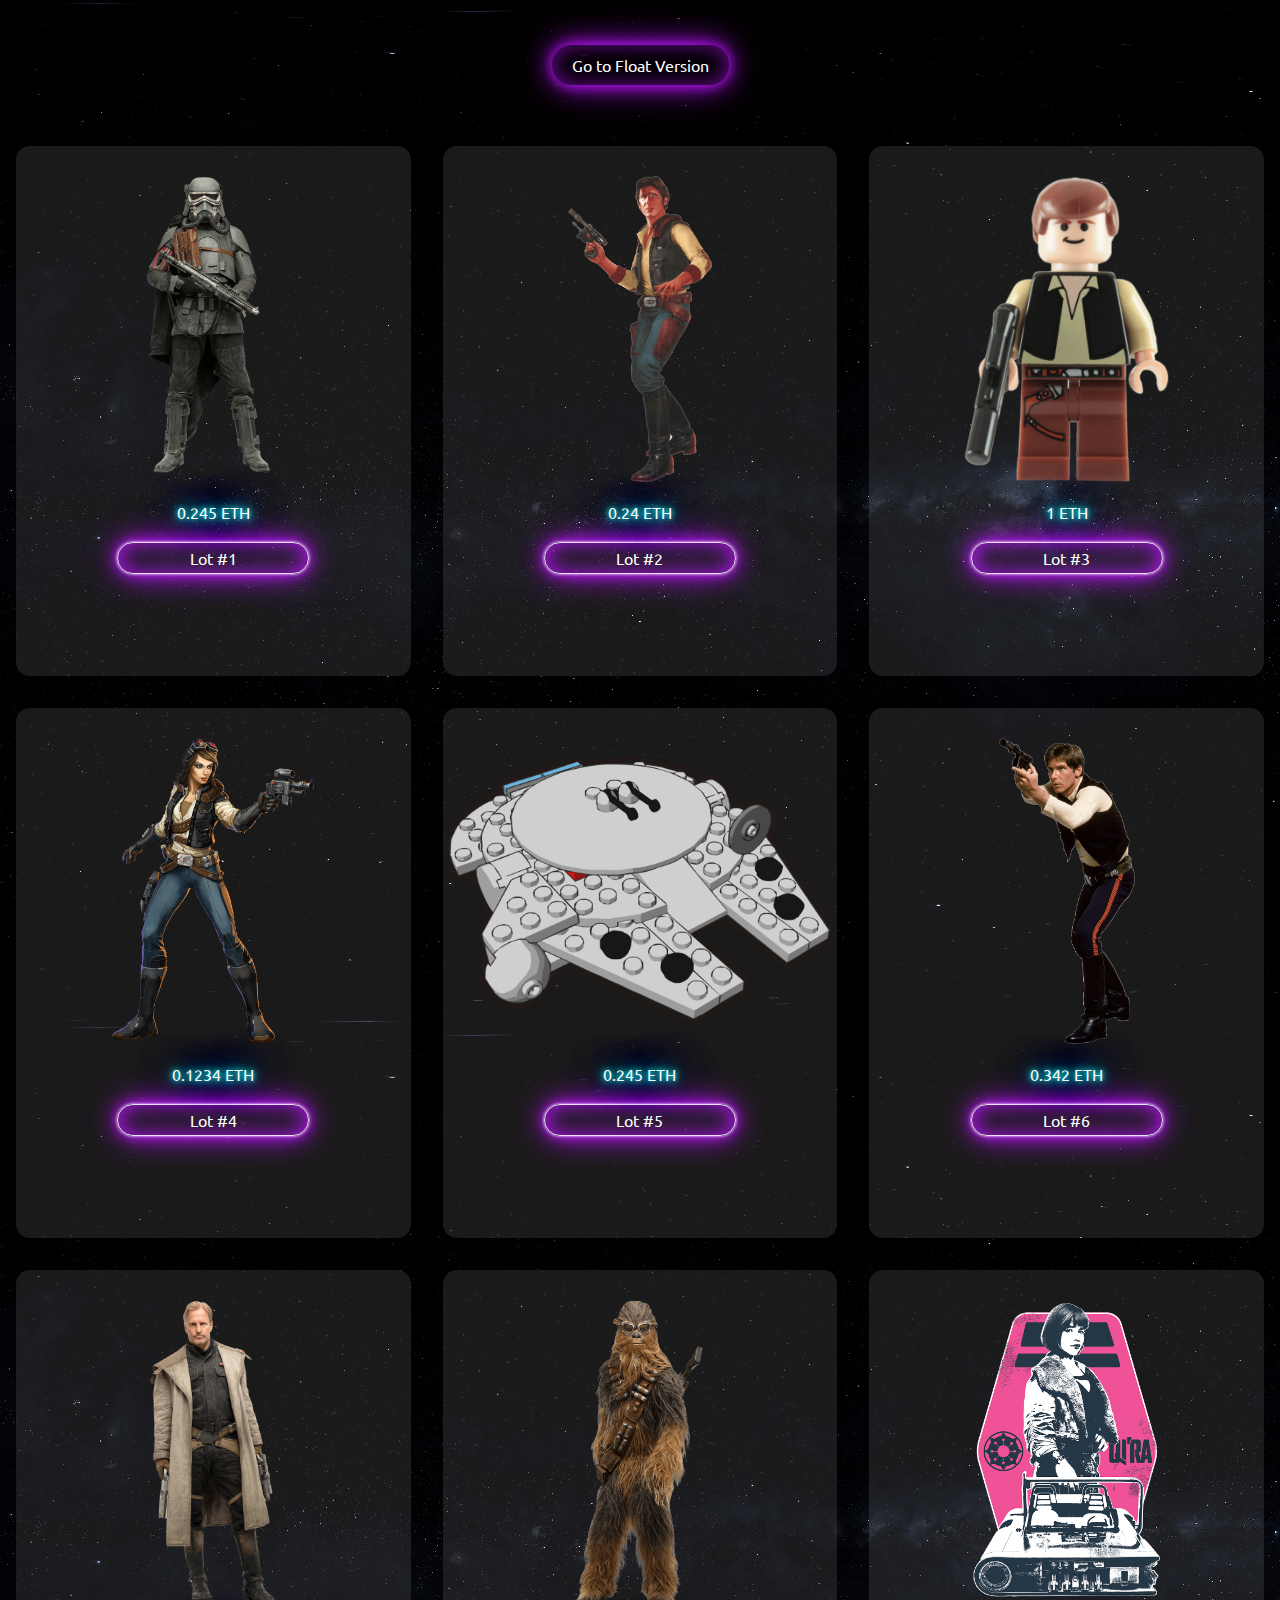
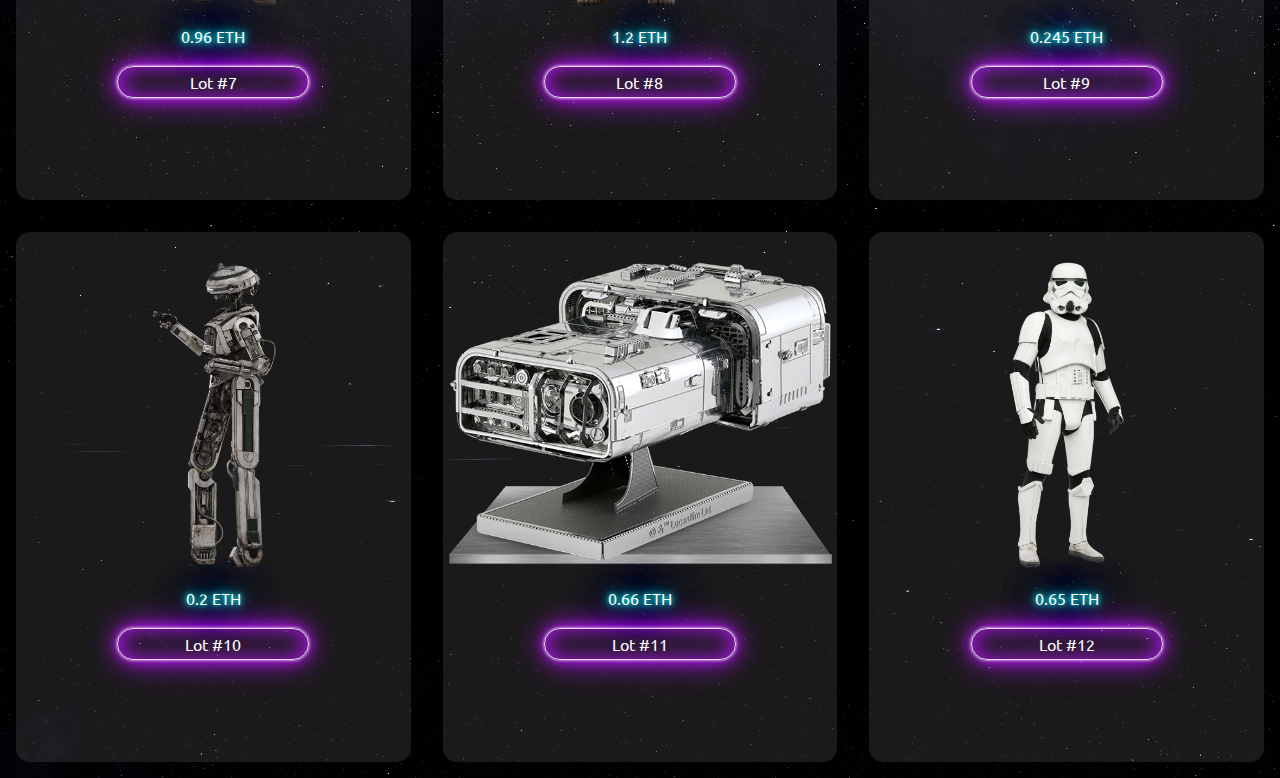
==== index.html @ 6e8cea7c "start" ====
<!DOCTYPE html>
<html lang="en">

<head>
    <meta charset="UTF-8">
    <meta http-equiv="X-UA-Compatible" content="IE=edge">
    <meta name="viewport" content="width=device-width, initial-scale=1.0">
    <title>Inline Blolck</title>
    <link rel="stylesheet" href="styles/styles.css">
    <link rel="preconnect" href="https://fonts.googleapis.com">
    <link rel="preconnect" href="https://fonts.gstatic.com" crossorigin>
    <link href="https://fonts.googleapis.com/css2?family=Roboto:wght@400;500;700&family=Ubuntu:wght@400;500;700&display=swap" rel="stylesheet">
</head>

<body>
    <div class="link-pos">
        <a href="pages/float.html" class="link-style">Go to Float Version</a>
    </div>

    <div class="container">
        <div class="card">
            <img src="images/1.png" alt="Try Later">
            <p class="price">0.245 ETH</p>
            <p class="description">Lot #1</p>
        </div>
        <div class="card">
            <img src="images/2.png" alt="Try Later">
            <p class="price">0.24 ETH</p>
            <p class="description">Lot #2</p>
        </div>
        <div class="card">
            <img src="images/3.png" alt="Try Later">
            <p class="price">1 ETH</p>
            <p class="description">Lot #3</p>
        </div>
        <div class="card">
            <img src="images/4.png" alt="Try Later">
            <p class="price">0.1234 ETH</p>
            <p class="description">Lot #4</p>
        </div>
        <div class="card">
            <img src="images/5.png" alt="Try Later">
            <p class="price">0.245 ETH</p>
            <p class="description">Lot #5</p>
        </div>
        <div class="card">
            <img src="images/6.png" alt="Try Later">
            <p class="price">0.342 ETH</p>
            <p class="description">Lot #6</p>
        </div>
        <div class="card">
            <img src="images/7.png" alt="Try Later">
            <p class="price">0.96 ETH</p>
            <p class="description">Lot #7</p>
        </div>
        <div class="card">
            <img src="images/8.png" alt="Try Later">
            <p class="price">1.2 ETH</p>
            <p class="description">Lot #8</p>
        </div>
        <div class="card">
            <img src="images/9.png" alt="Try Later">
            <p class="price">0.245 ETH</p>
            <p class="description">Lot #9</p>
        </div>
        <div class="card">
            <img src="images/10.png" alt="Try Later">
            <p class="price">0.2 ETH</p>
            <p class="description">Lot #10</p>
        </div>
        <div class="card">
            <img src="images/11.png" alt="Try Later">
            <p class="price">0.66 ETH</p>
            <p class="description">Lot #11</p>
        </div>
        <div class="card">
            <img src="images/12.png" alt="Try Later">
            <p class="price">0.65 ETH</p>
            <p class="description">Lot #12</p>
        </div>
    </div>
</body>

</html>
---- styles/styles.css ----
* {
    box-sizing: border-box;
    margin: 0;
    padding: 0;
}

body {
    background-color: rgb(14, 0, 25);
    background-image: url(../images/back.jpg);
    font-family: Ubuntu, Arial;
}

.container {
    font-size: 0;
}

.card {
    font-size: 1rem;
    display: inline-block;
    width: calc(33.33% - 32px);
    height: calc(70vh - 100px);
    margin: 1em;
    background: rgba(255, 255, 255, 0.1);
    transition: 0.5s;
    cursor: pointer;
    border-radius: 14px;
    padding-top: 20px;
}

.card:hover {
    background: rgba(255, 255, 255, 0.17);
    box-shadow: 4px 14px 32px rgba(190, 126, 255, 0.44);
    transform: scale(1.05);
}

img {
    max-width: 100%;
    height: 60%;
    object-fit: contain;
    display: block;
    margin: 10px auto;
}

.description {
    border: 0.1rem solid rgb(240, 221, 255);
    border-radius: 2rem;
    padding: 0.3em;
    box-shadow:
        0 0 .2rem #fff,
        0 0 2rem #bc13fe,
        0 0 0.8rem #bc13fe,
        inset 0 0 1.3rem #bc13fe;
    color: #fff;
    width: 15vw;
    margin: 20px auto;
    text-align: center;
    transition: 0.25s;
}

.description:hover {
    background-color: #a30fddbf;
}

.price {
    margin-top: 20px;
    text-align: center;
    color: #fff;
    text-shadow:
        0 0 5px #1fff,
        0 0 10px #1fff,
        0 0 20px #1fff,
        0 0 40px #55ff,
        0 0 80px #55ff,
        0 0 90px #55ff,
        0 0 100px #55ff;
}

.link-style {
    border-radius: 2rem;
    padding: 0.3em;
    box-shadow:
        0 0 2rem #bc13fe,
        0 0 0.8rem #bc13fe,
        inset 0 0 1.3rem #6d0b94;
    color: #fff;
    width: 15vw;
    transition: 0.25s;
    text-decoration: none;
    padding: 10px 20px;
}

.link-style:hover {
    background-color: #6d0b94;
}

.link-pos {
    margin: 55px auto;
    display: block;
    text-align: center;
}

.float {
    font-size: 1rem;
    float: left;
    margin: 1em;
    width: calc(33.33% - 32px);
    height: calc(70vh - 100px);
    background: rgba(255, 255, 255, 0.1);
    transition: 0.5s;
    cursor: pointer;
    border-radius: 14px;
    padding-top: 20px;
}

.float:hover {
    background: rgba(255, 255, 255, 0.17);
    box-shadow: 4px 14px 32px rgba(190, 126, 255, 0.44);
    transform: scale(1.05);
}
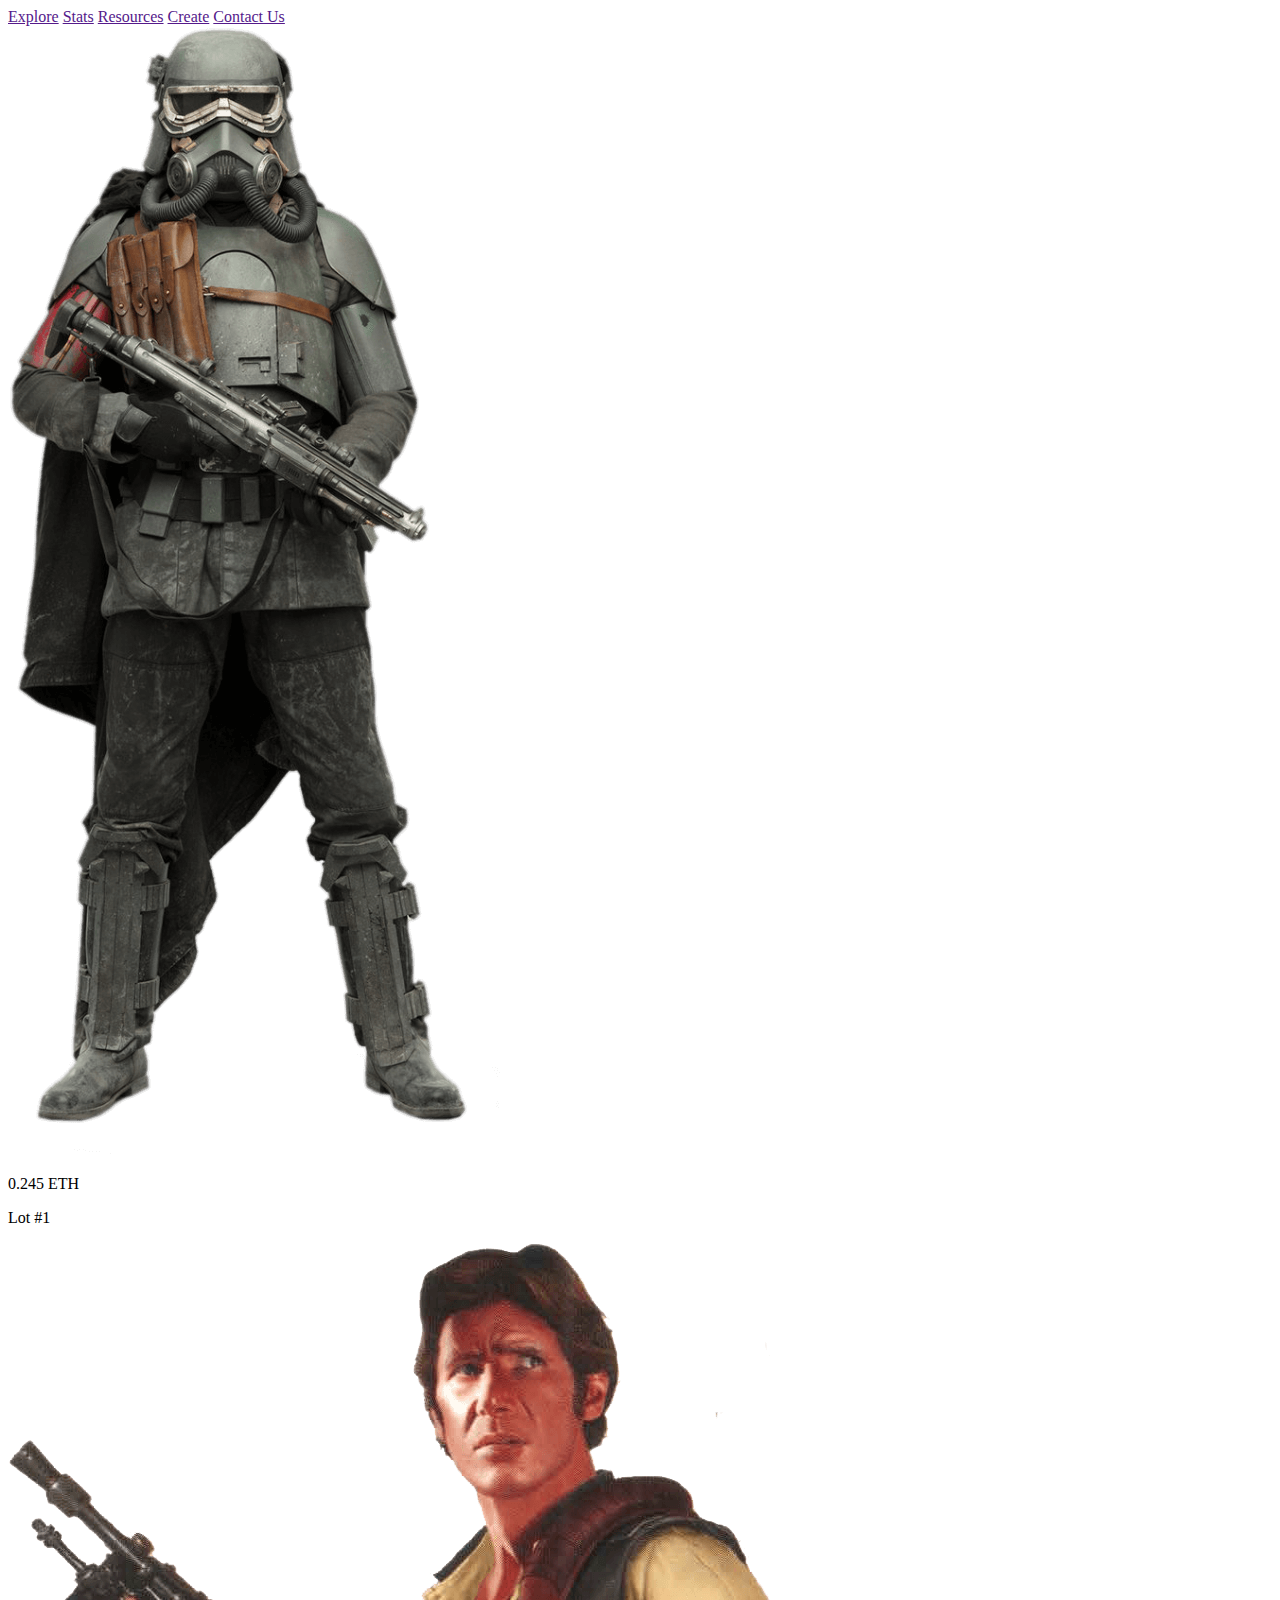
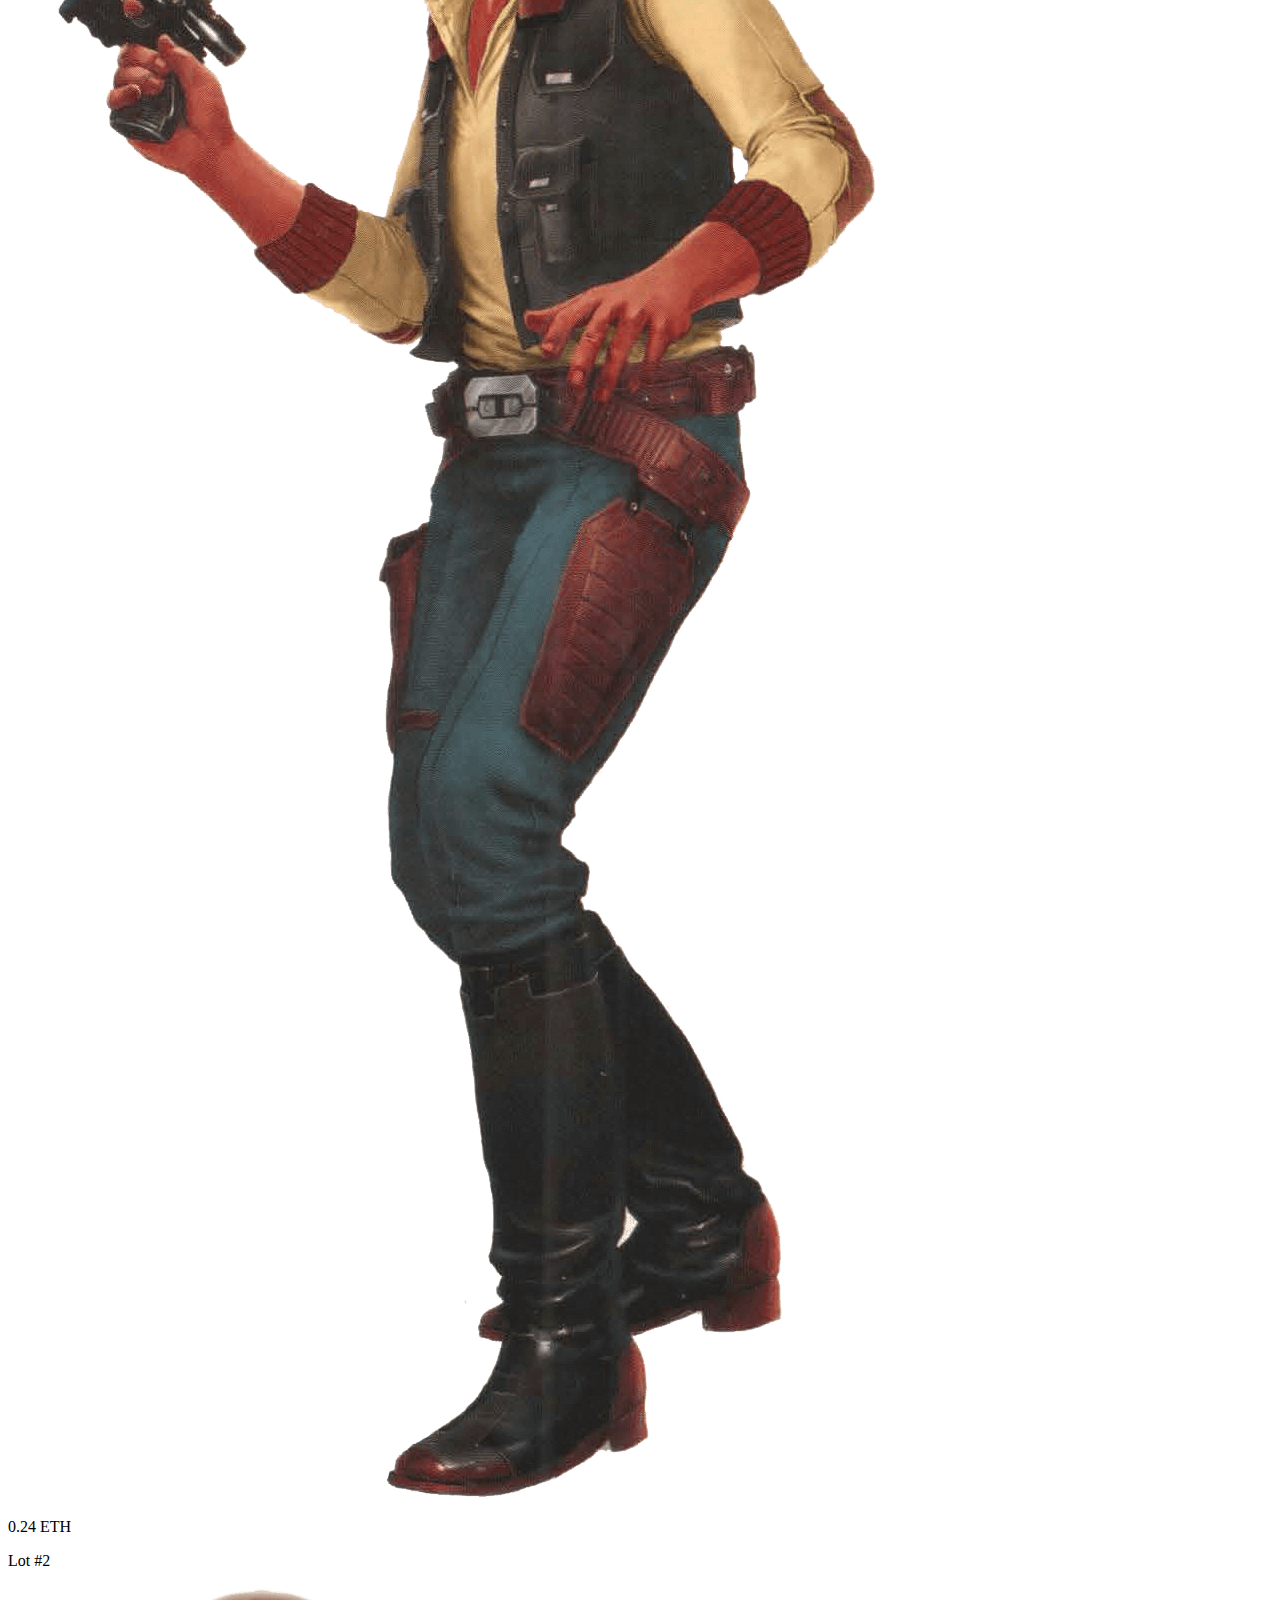
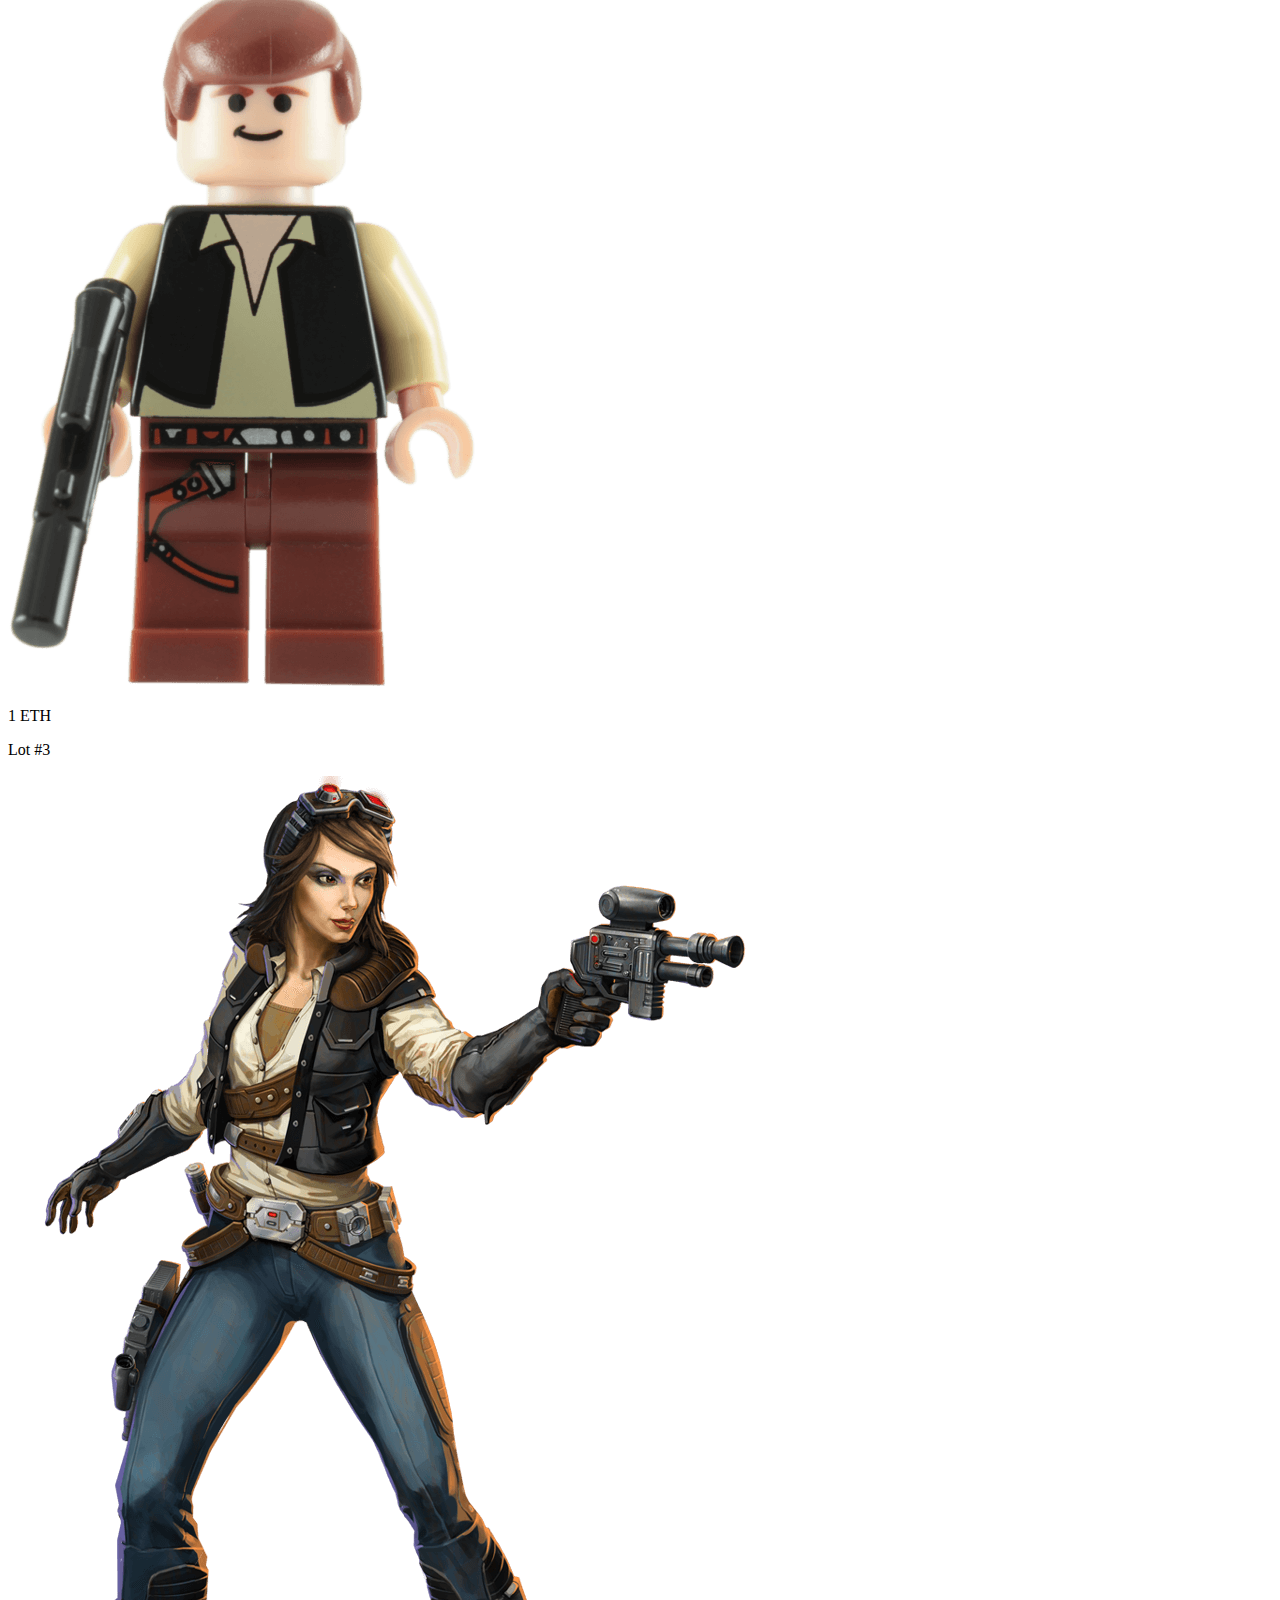
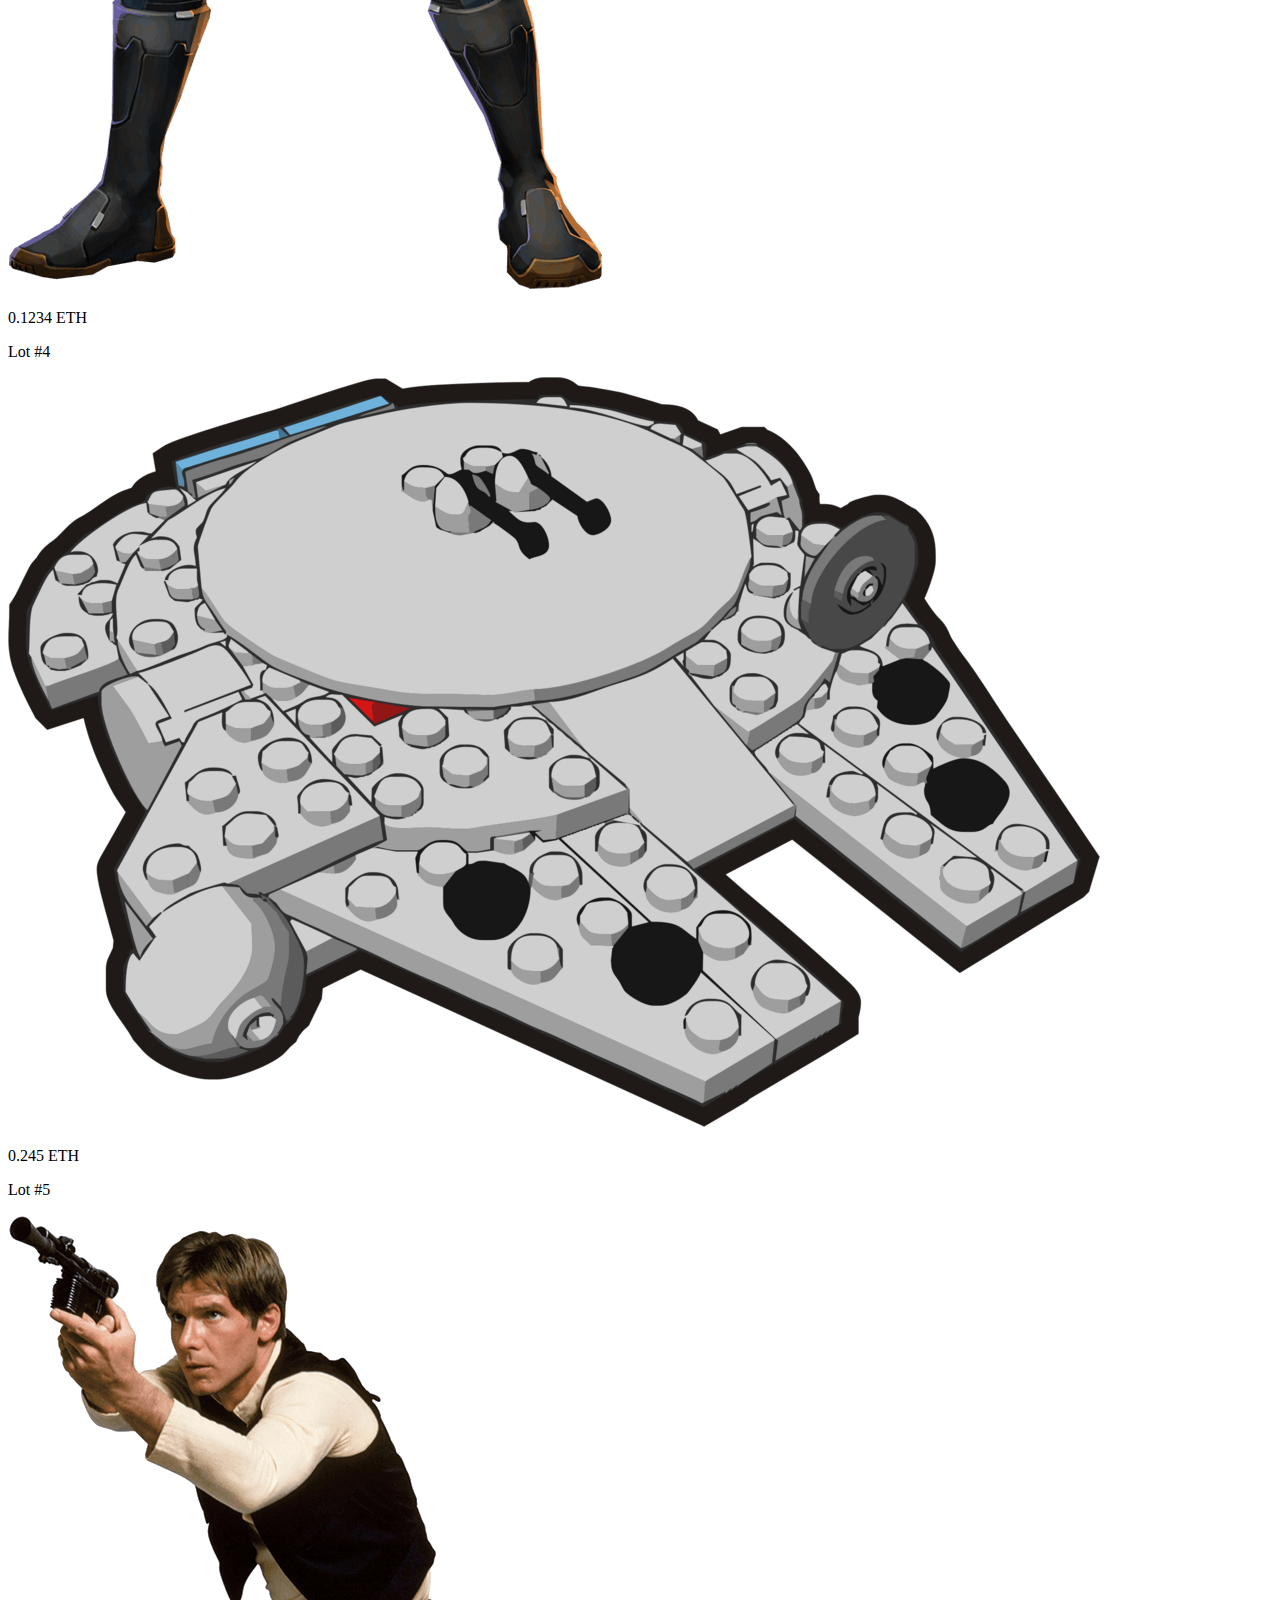
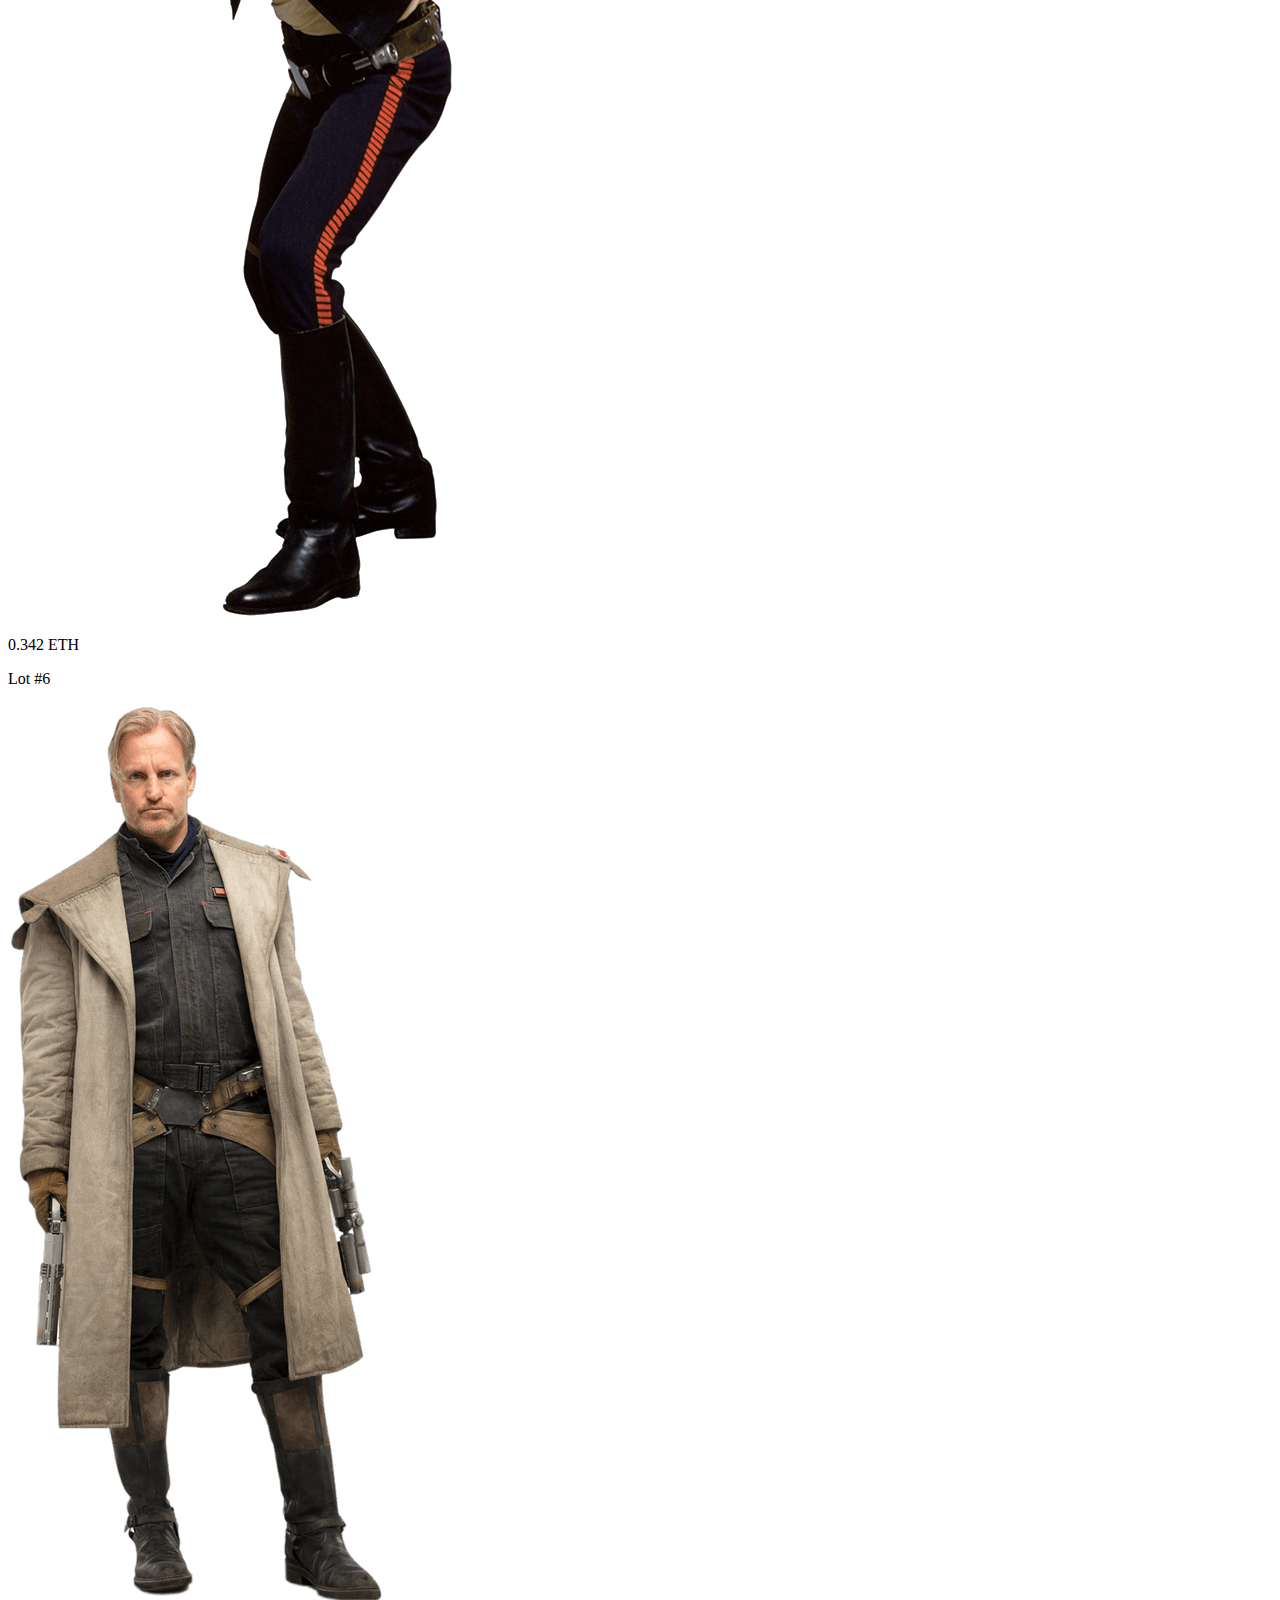
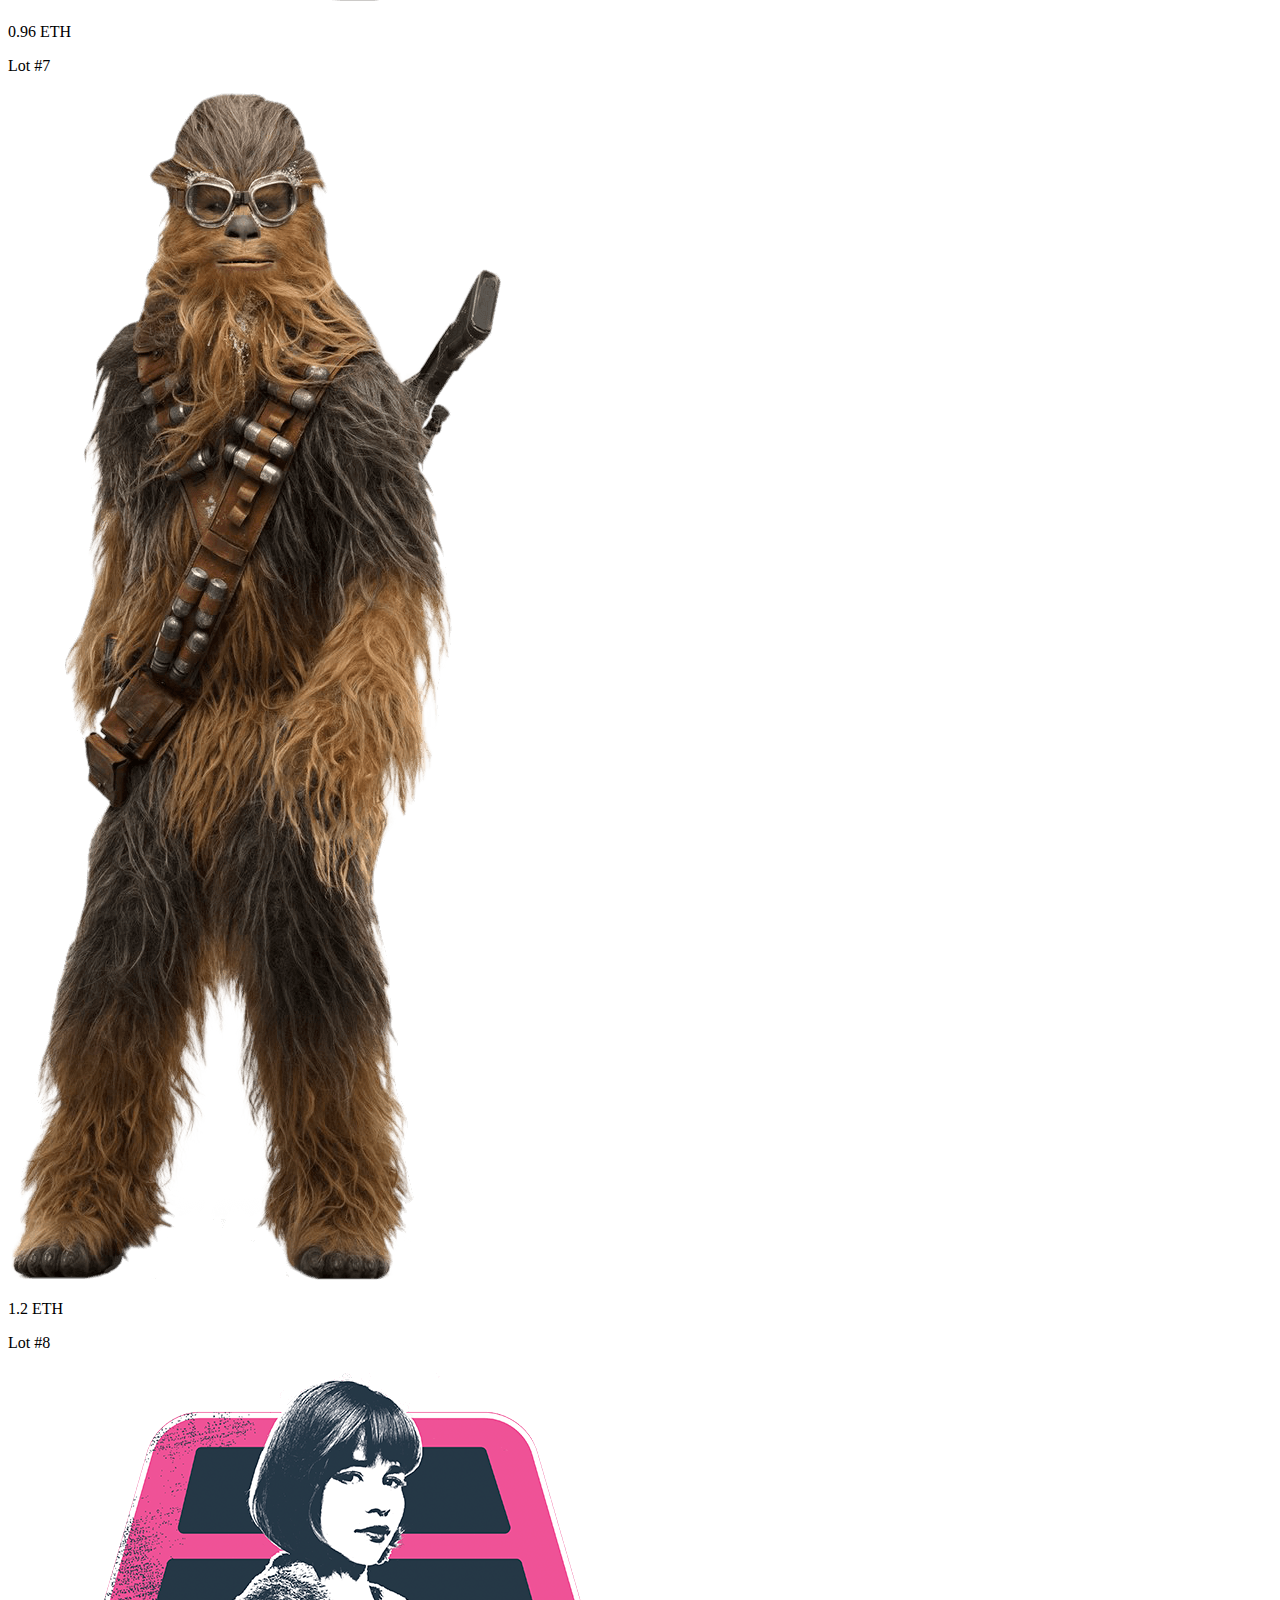
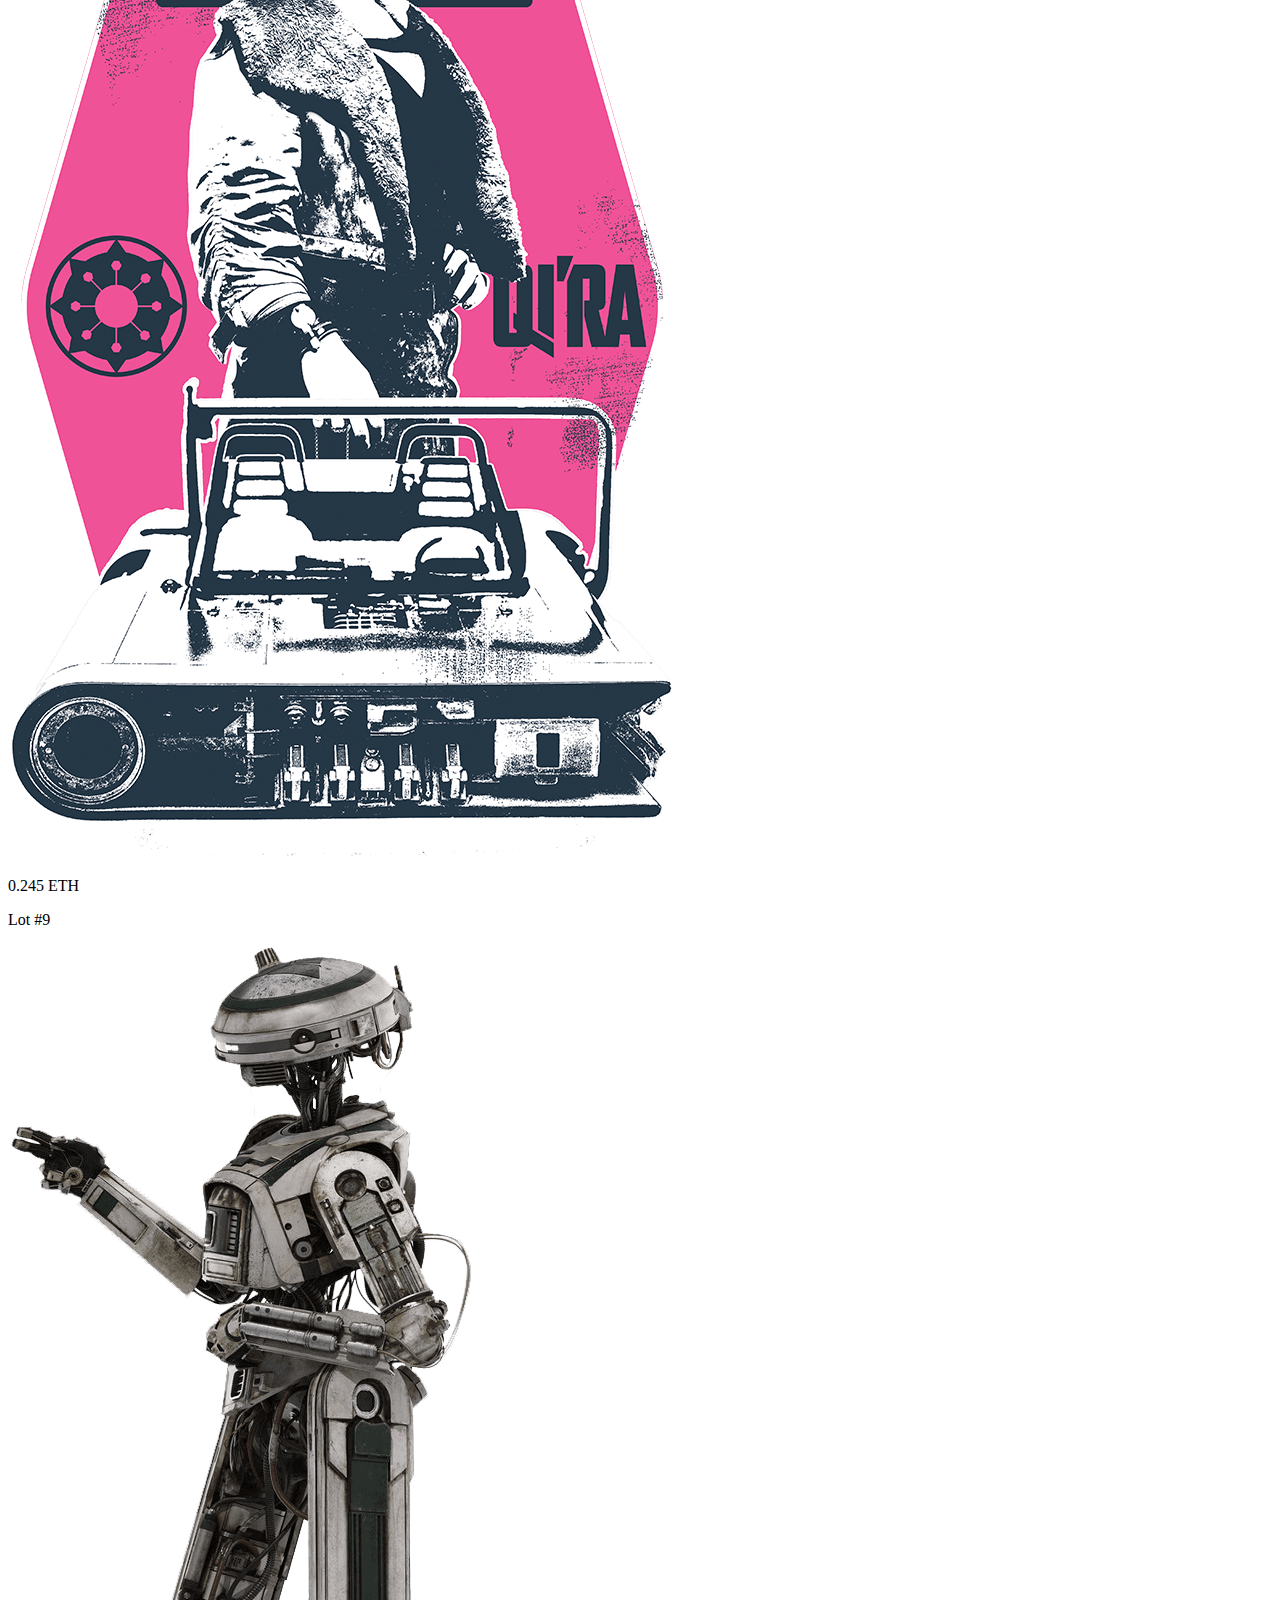
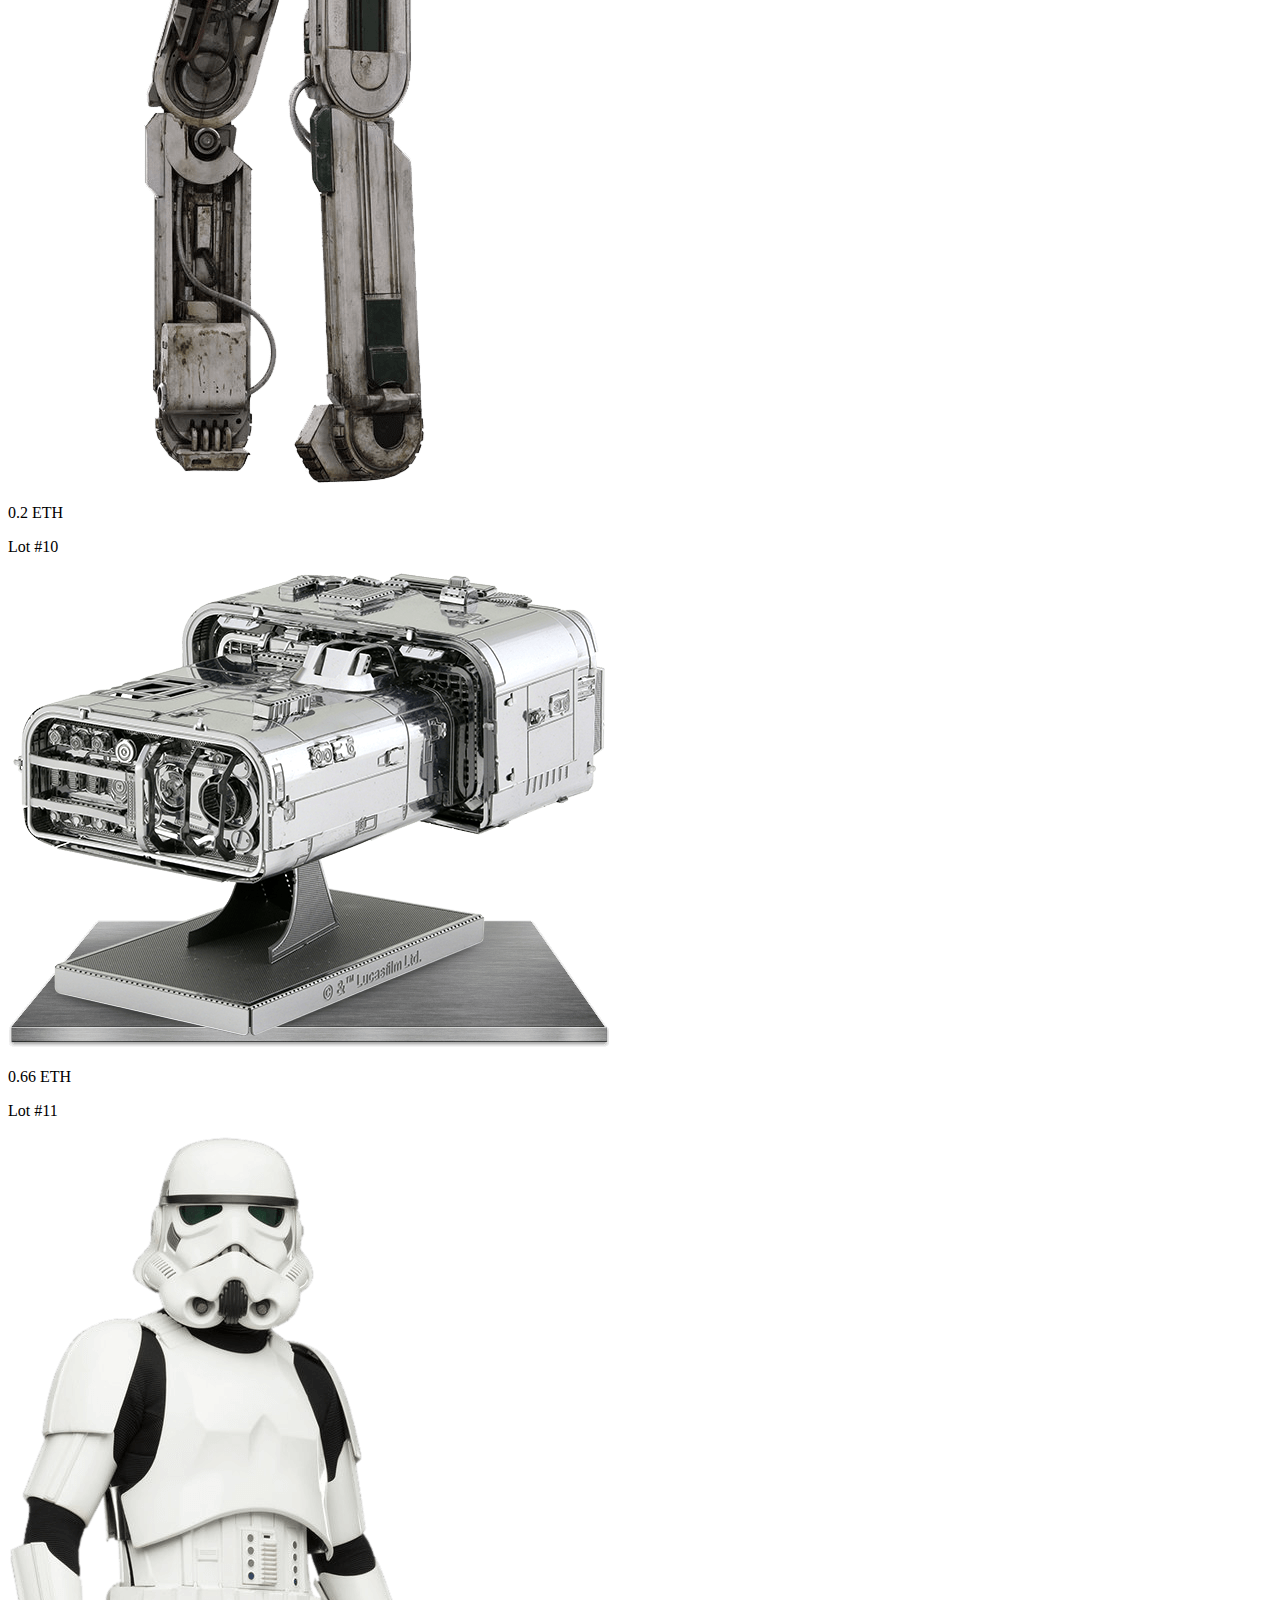
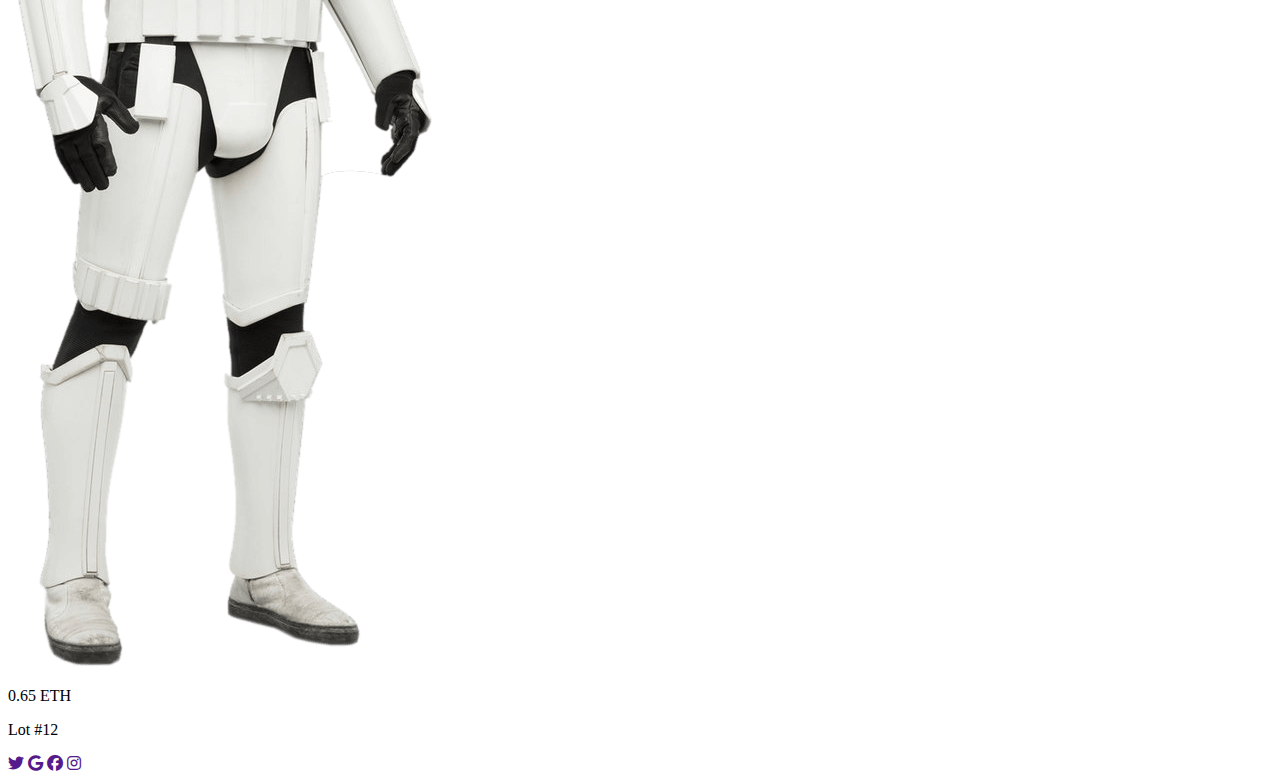
==== commit 2be26b2f: "start" ====
--- a/index.html
+++ b/index.html
@@ -6,79 +6,113 @@
     <meta http-equiv="X-UA-Compatible" content="IE=edge">
     <meta name="viewport" content="width=device-width, initial-scale=1.0">
     <title>Inline Blolck</title>
-    <link rel="stylesheet" href="styles/styles.css">
+    <link rel="stylesheet" href="style/normalize.css">
     <link rel="preconnect" href="https://fonts.googleapis.com">
     <link rel="preconnect" href="https://fonts.gstatic.com" crossorigin>
-    <link href="https://fonts.googleapis.com/css2?family=Roboto:wght@400;500;700&family=Ubuntu:wght@400;500;700&display=swap" rel="stylesheet">
+    <link
+        href="https://fonts.googleapis.com/css2?family=Roboto:wght@400;500;700&family=Ubuntu:wght@400;500;700&display=swap"
+        rel="stylesheet">
+    <link rel="stylesheet" href="https://cdnjs.cloudflare.com/ajax/libs/font-awesome/6.1.1/css/all.min.css">
+    <link rel="stylesheet" href="style/style.css">
 </head>
 
 <body>
-    <div class="link-pos">
-        <a href="pages/float.html" class="link-style">Go to Float Version</a>
+
+
+    <header class="header">
+        <nav>
+            <a href="" class="link-style">Explore</a>
+            <a href="" class="link-style">Stats</a>
+            <a href="" class="link-style">Resources</a>
+            <a href="" class="link-style">Create</a>
+            <a href="" class="link-style">Contact Us</a>
+        </nav>
+    </header>
+
+    <div class="flex-container">
+        <main class="main">
+            <div class="cards-container">
+                <div class="card">
+                    <img src="images/1.png" alt="Try Later">
+                    <p class="price">0.245 ETH</p>
+                    <p class="description">Lot #1</p>
+                </div>
+                <div class="card">
+                    <img src="images/2.png" alt="Try Later">
+                    <p class="price">0.24 ETH</p>
+                    <p class="description">Lot #2</p>
+                </div>
+                <div class="card">
+                    <img src="images/3.png" alt="Try Later">
+                    <p class="price">1 ETH</p>
+                    <p class="description">Lot #3</p>
+                </div>
+                <div class="card">
+                    <img src="images/4.png" alt="Try Later">
+                    <p class="price">0.1234 ETH</p>
+                    <p class="description">Lot #4</p>
+                </div>
+                <div class="card">
+                    <img src="images/5.png" alt="Try Later">
+                    <p class="price">0.245 ETH</p>
+                    <p class="description">Lot #5</p>
+                </div>
+                <div class="card">
+                    <img src="images/6.png" alt="Try Later">
+                    <p class="price">0.342 ETH</p>
+                    <p class="description">Lot #6</p>
+                </div>
+                <div class="card">
+                    <img src="images/7.png" alt="Try Later">
+                    <p class="price">0.96 ETH</p>
+                    <p class="description">Lot #7</p>
+                </div>
+                <div class="card">
+                    <img src="images/8.png" alt="Try Later">
+                    <p class="price">1.2 ETH</p>
+                    <p class="description">Lot #8</p>
+                </div>
+                <div class="card">
+                    <img src="images/9.png" alt="Try Later">
+                    <p class="price">0.245 ETH</p>
+                    <p class="description">Lot #9</p>
+                </div>
+                <div class="card">
+                    <img src="images/10.png" alt="Try Later">
+                    <p class="price">0.2 ETH</p>
+                    <p class="description">Lot #10</p>
+                </div>
+                <div class="card">
+                    <img src="images/11.png" alt="Try Later">
+                    <p class="price">0.66 ETH</p>
+                    <p class="description">Lot #11</p>
+                </div>
+                <div class="card">
+                    <img src="images/12.png" alt="Try Later">
+                    <p class="price">0.65 ETH</p>
+                    <p class="description">Lot #12</p>
+                </div>
+            </div>
+        </main>
+    
+        <aside class="left"></aside>
+        <aside class="right"></aside>
     </div>
+    
+    
 
-    <div class="container">
-        <div class="card">
-            <img src="images/1.png" alt="Try Later">
-            <p class="price">0.245 ETH</p>
-            <p class="description">Lot #1</p>
+    <footer class="footer">
+        <div class="icons">
+            <a href=""><i class="fa-brands fa-twitter"></i></a>
+            <a href=""><i class="fa-brands fa-google"></i></a>
+            <a href=""><i class="fa-brands fa-facebook"></i></a>
+            <a href=""><i class="fa-brands fa-instagram"></i></a>
         </div>
-        <div class="card">
-            <img src="images/2.png" alt="Try Later">
-            <p class="price">0.24 ETH</p>
-            <p class="description">Lot #2</p>
-        </div>
-        <div class="card">
-            <img src="images/3.png" alt="Try Later">
-            <p class="price">1 ETH</p>
-            <p class="description">Lot #3</p>
-        </div>
-        <div class="card">
-            <img src="images/4.png" alt="Try Later">
-            <p class="price">0.1234 ETH</p>
-            <p class="description">Lot #4</p>
-        </div>
-        <div class="card">
-            <img src="images/5.png" alt="Try Later">
-            <p class="price">0.245 ETH</p>
-            <p class="description">Lot #5</p>
-        </div>
-        <div class="card">
-            <img src="images/6.png" alt="Try Later">
-            <p class="price">0.342 ETH</p>
-            <p class="description">Lot #6</p>
-        </div>
-        <div class="card">
-            <img src="images/7.png" alt="Try Later">
-            <p class="price">0.96 ETH</p>
-            <p class="description">Lot #7</p>
-        </div>
-        <div class="card">
-            <img src="images/8.png" alt="Try Later">
-            <p class="price">1.2 ETH</p>
-            <p class="description">Lot #8</p>
-        </div>
-        <div class="card">
-            <img src="images/9.png" alt="Try Later">
-            <p class="price">0.245 ETH</p>
-            <p class="description">Lot #9</p>
-        </div>
-        <div class="card">
-            <img src="images/10.png" alt="Try Later">
-            <p class="price">0.2 ETH</p>
-            <p class="description">Lot #10</p>
-        </div>
-        <div class="card">
-            <img src="images/11.png" alt="Try Later">
-            <p class="price">0.66 ETH</p>
-            <p class="description">Lot #11</p>
-        </div>
-        <div class="card">
-            <img src="images/12.png" alt="Try Later">
-            <p class="price">0.65 ETH</p>
-            <p class="description">Lot #12</p>
-        </div>
-    </div>
+    </footer>
+
+
+
+
 </body>
 
 </html>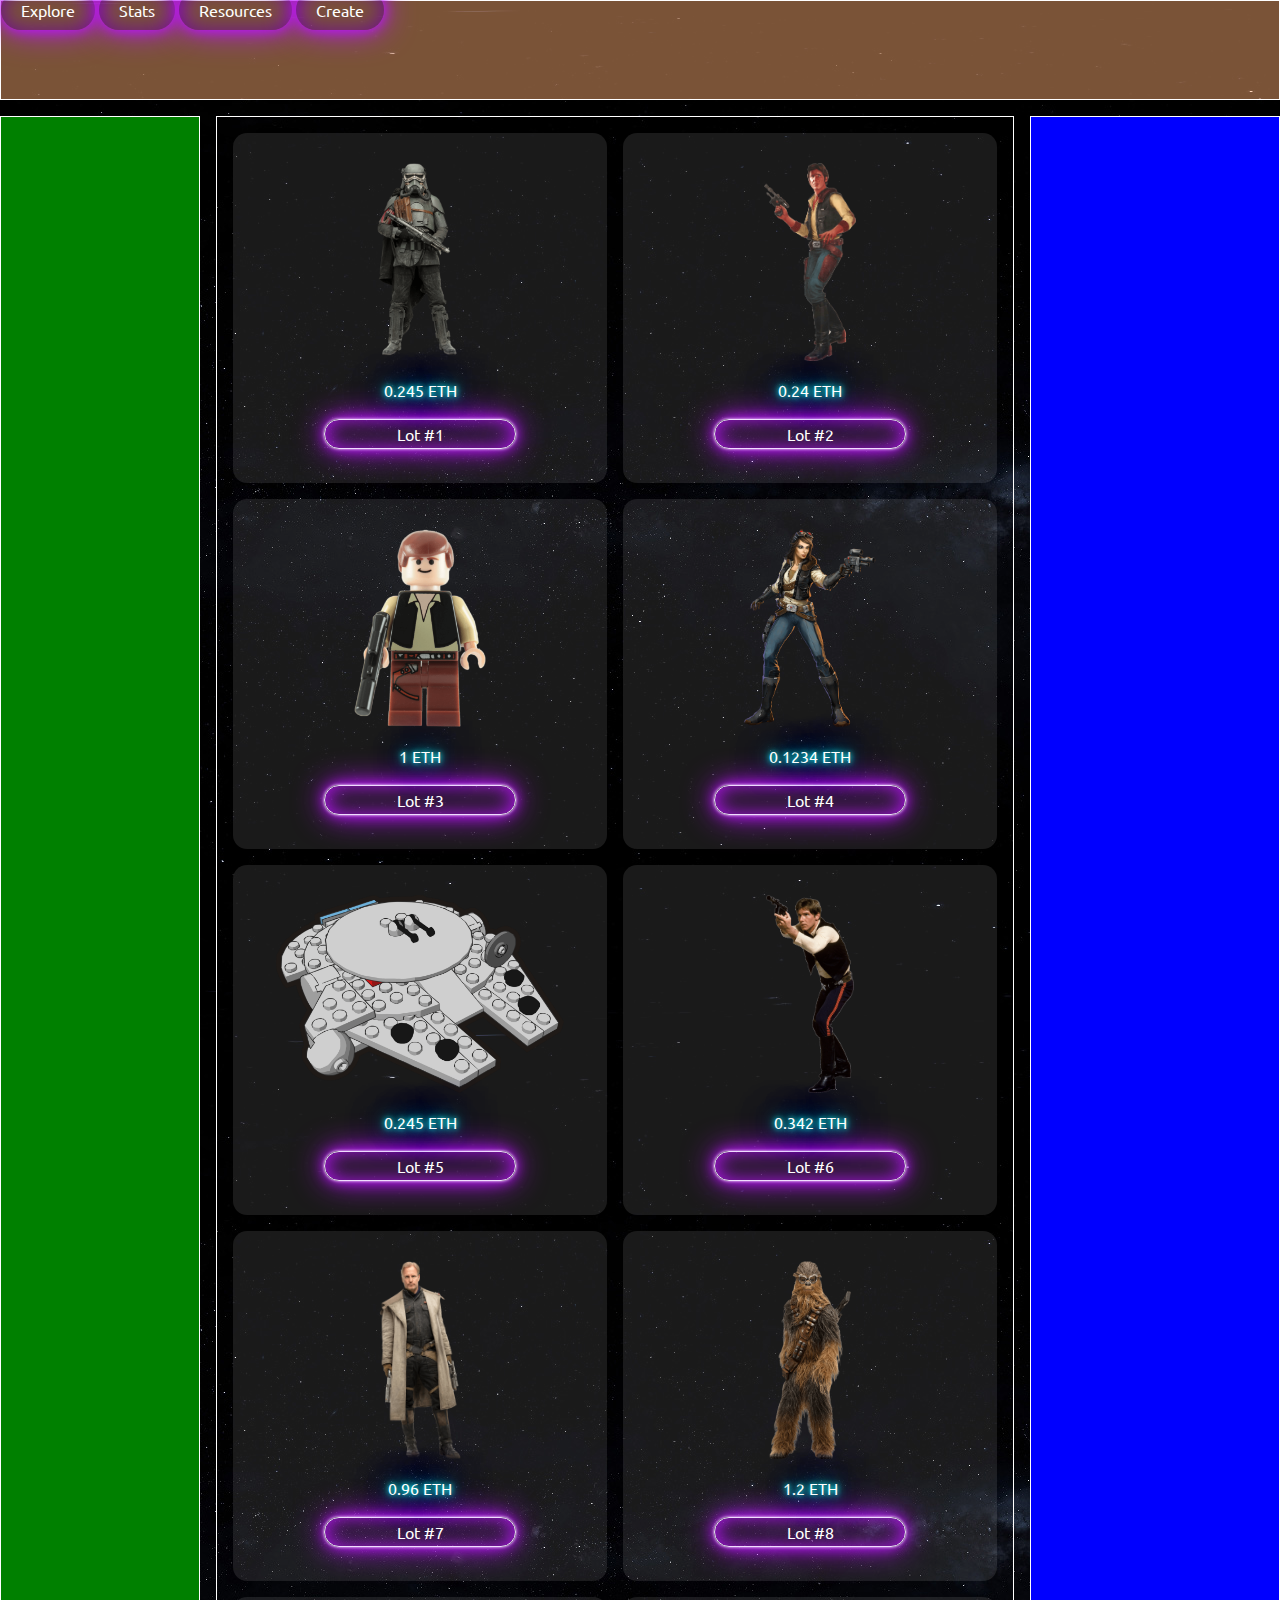
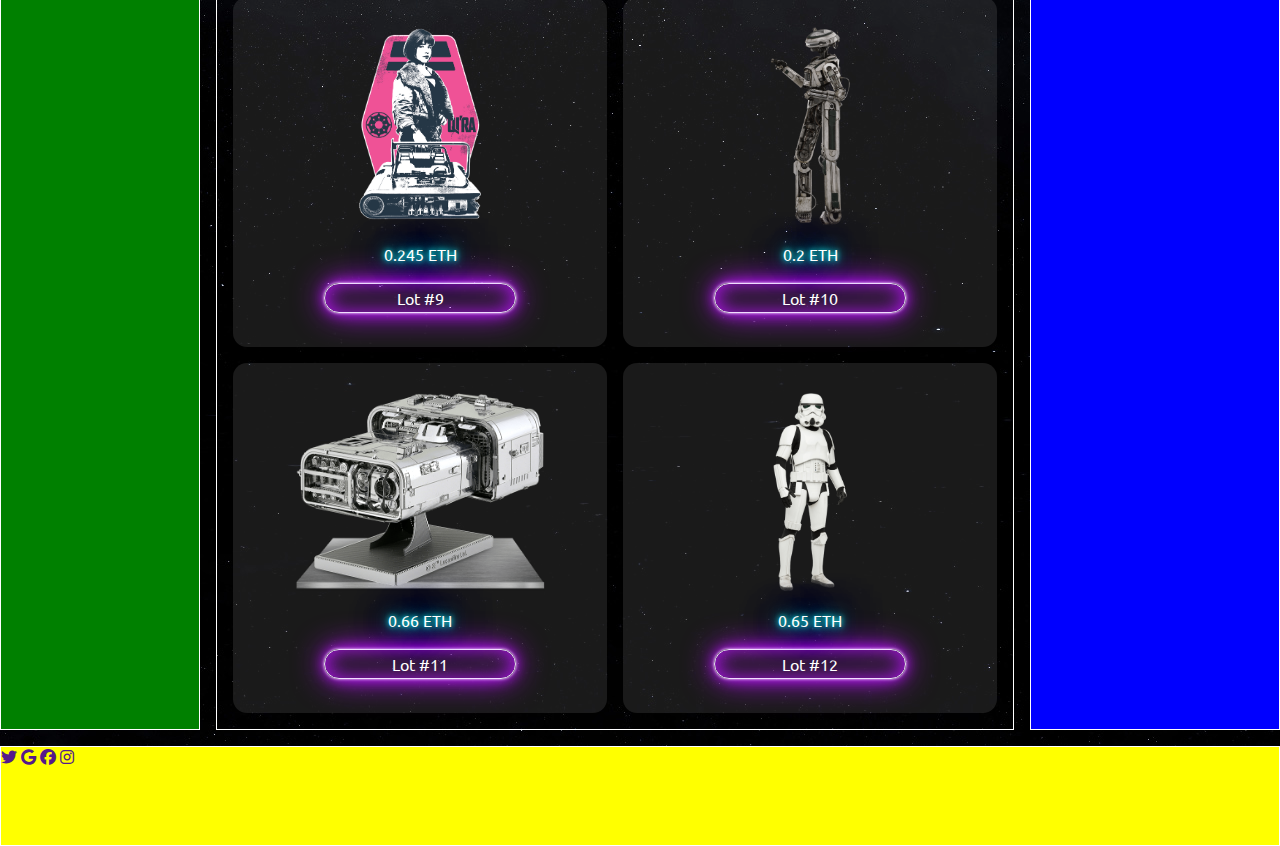
==== commit 4e6850f9: "procces" ====
--- a/index.html
+++ b/index.html
@@ -25,7 +25,6 @@
             <a href="" class="link-style">Stats</a>
             <a href="" class="link-style">Resources</a>
             <a href="" class="link-style">Create</a>
-            <a href="" class="link-style">Contact Us</a>
         </nav>
     </header>
 
@@ -99,8 +98,6 @@
         <aside class="right"></aside>
     </div>
     
-    
-
     <footer class="footer">
         <div class="icons">
             <a href=""><i class="fa-brands fa-twitter"></i></a>
@@ -110,9 +107,5 @@
         </div>
     </footer>
 
-
-
-
 </body>
-
 </html>--- a/style/style.css
+++ b/style/style.css
@@ -0,0 +1,137 @@
+* {
+    box-sizing: border-box;
+}
+
+body {
+    background-color: rgb(14, 0, 25);
+    background-image: url(../images/back.jpg);
+    font-family: Ubuntu, Arial;
+}
+
+.flex-container {
+   display: flex;
+   gap: 1em;
+   margin-bottom: 1em;
+}
+
+.header {
+    height: 100px;
+    background-color: #ffad737a;
+    margin-bottom: 1em;
+    border: 1px solid white;
+}
+
+.main {
+flex-basis: 100px;
+flex-grow: 1;
+border: 1px solid white;
+min-width: 50vw;
+
+}
+
+.left {
+background-color: green;
+flex-basis: 200px;
+order: -1;
+border: 1px solid white;
+flex: calc();
+}
+
+.right {
+background-color: blue;
+flex-basis: 250px;
+border: 1px solid white;
+}
+
+.footer {
+    height: 100px;
+    background-color: yellow;
+    border: 1px solid white;
+    
+}
+
+.cards-container {
+    display: flex;
+    flex-wrap: wrap;
+    margin: 1em;
+    gap: 1em;
+}
+
+.card {
+    flex-basis: 335px;
+    flex-grow: 1;
+    max-height: 350px;
+    background: rgba(255, 255, 255, 0.1);
+    transition: 0.5s;
+    cursor: pointer;
+    border-radius: 14px;
+    padding-top: 20px;
+}
+
+.card:hover {
+    background: rgba(255, 255, 255, 0.17);
+    box-shadow: 4px 14px 32px rgba(190, 126, 255, 0.44);
+    transform: scale(1.05);
+}
+
+
+
+img {
+    max-width: 100%;
+    height: 60%;
+    object-fit: contain;
+    display: block;
+    margin: 10px auto;
+}
+
+.description {
+    border: 0.1rem solid rgb(240, 221, 255);
+    border-radius: 2rem;
+    padding: 0.3em;
+    box-shadow:
+        0 0 .2rem #fff,
+        0 0 2rem #bc13fe,
+        0 0 0.8rem #bc13fe,
+        inset 0 0 1.3rem #bc13fe;
+    color: #fff;
+    width: 15vw;
+    margin: 20px auto;
+    text-align: center;
+    transition: 0.25s;
+}
+
+.description:hover {
+    background-color: #a30fddbf;
+}
+
+.price {
+    margin-top: 20px;
+    text-align: center;
+    color: #fff;
+    text-shadow:
+        0 0 5px #1fff,
+        0 0 10px #1fff,
+        0 0 20px #1fff,
+        0 0 40px #55ff,
+        0 0 80px #55ff,
+        0 0 90px #55ff,
+        0 0 100px #55ff;
+}
+
+.link-style {
+    border-radius: 2rem;
+    padding: 0.3em;
+    box-shadow:
+        0 0 2rem #bc13fe,
+        0 0 0.8rem #bc13fe,
+        inset 0 0 1.3rem #6d0b94;
+    color: #fff;
+    width: 15vw;
+    transition: 0.25s;
+    text-decoration: none;
+    padding: 10px 20px;
+}
+
+.link-style:hover {
+    background-color: #6d0b94;
+}
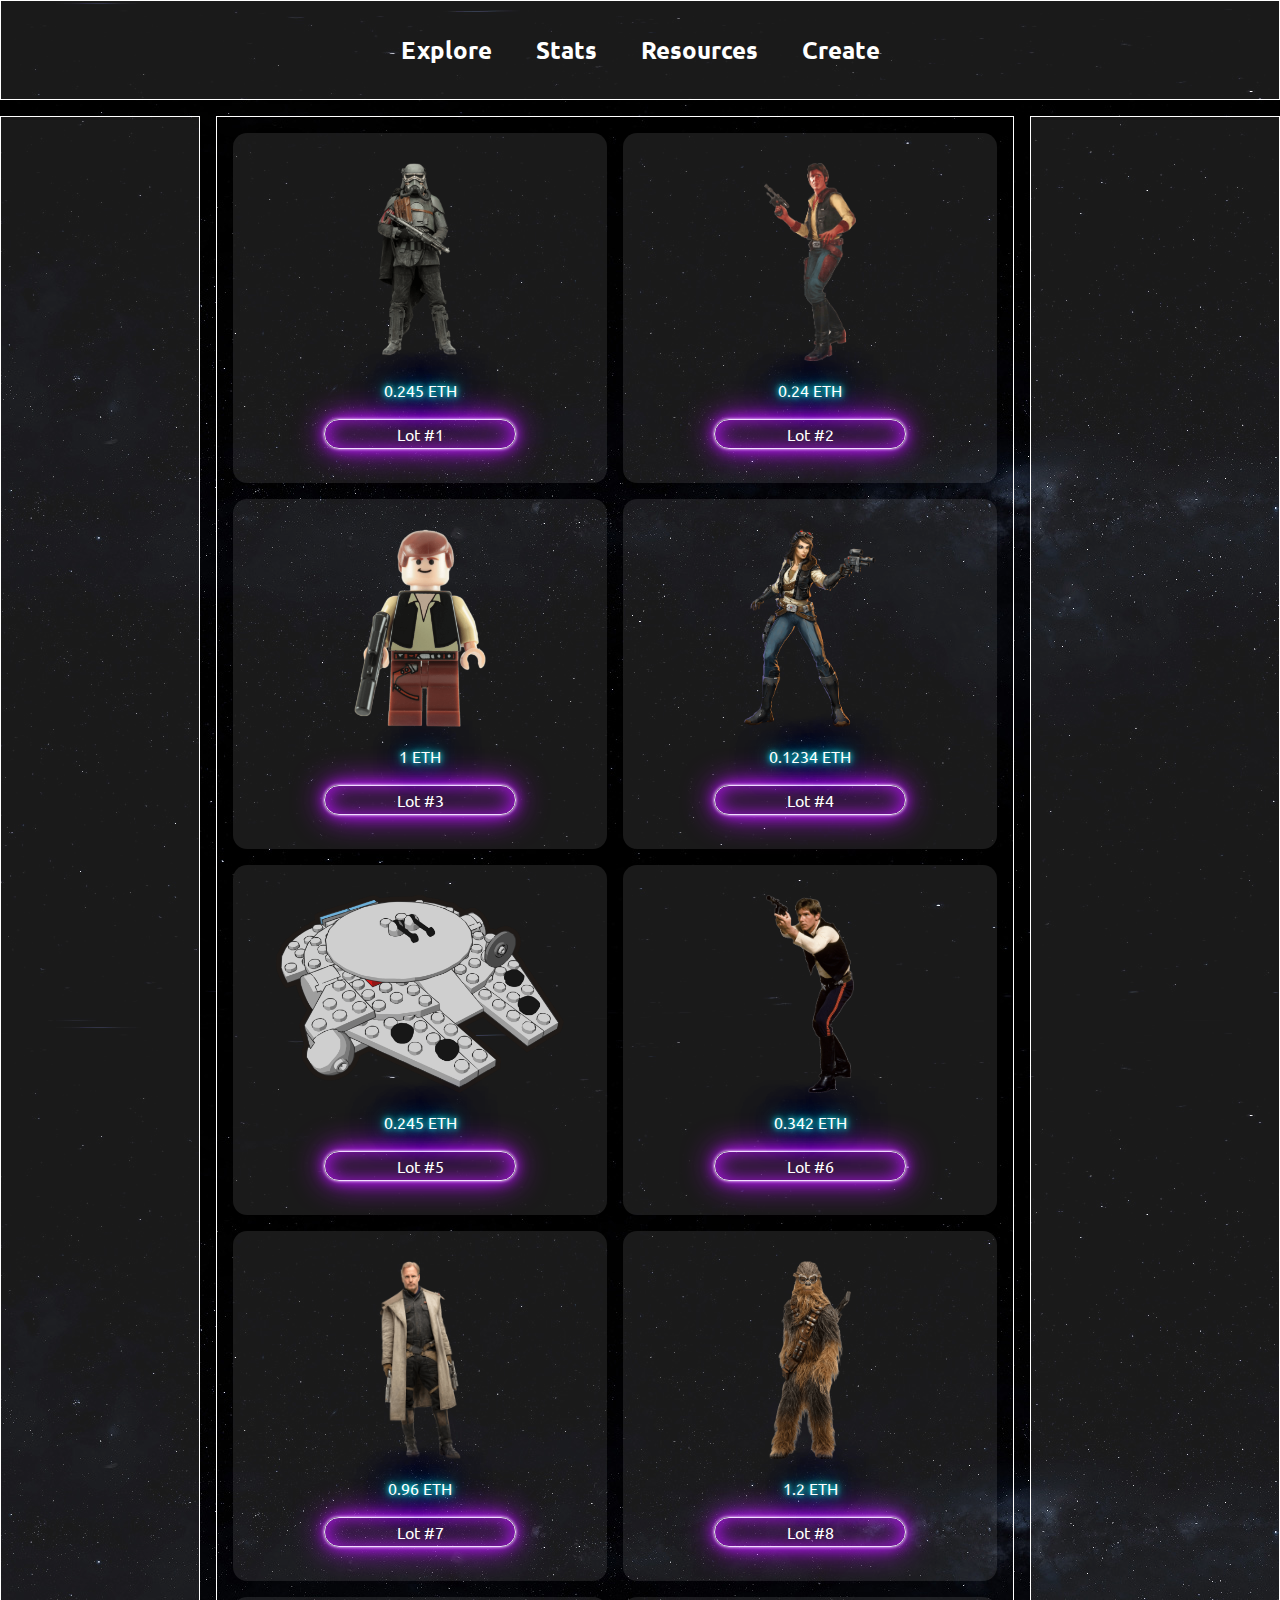
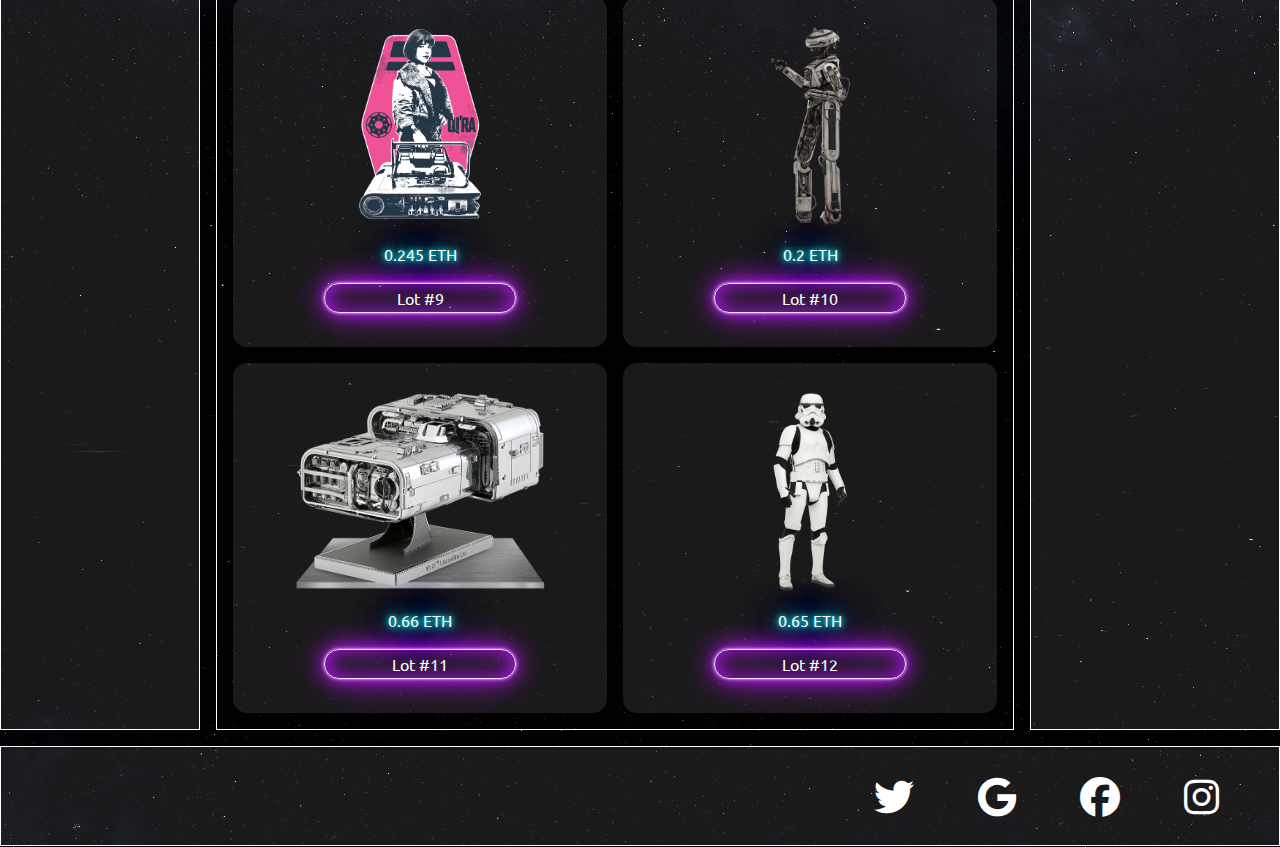
==== commit 53aac50a: "final mb" ====
--- a/index.html
+++ b/index.html
@@ -9,16 +9,12 @@
     <link rel="stylesheet" href="style/normalize.css">
     <link rel="preconnect" href="https://fonts.googleapis.com">
     <link rel="preconnect" href="https://fonts.gstatic.com" crossorigin>
-    <link
-        href="https://fonts.googleapis.com/css2?family=Roboto:wght@400;500;700&family=Ubuntu:wght@400;500;700&display=swap"
-        rel="stylesheet">
+    <link href="https://fonts.googleapis.com/css2?family=Roboto:wght@400;500;700&family=Ubuntu:wght@400;500;700&display=swap" rel="stylesheet">
     <link rel="stylesheet" href="https://cdnjs.cloudflare.com/ajax/libs/font-awesome/6.1.1/css/all.min.css">
     <link rel="stylesheet" href="style/style.css">
 </head>
 
 <body>
-
-
     <header class="header">
         <nav>
             <a href="" class="link-style">Explore</a>
@@ -93,11 +89,11 @@
                 </div>
             </div>
         </main>
-    
+
         <aside class="left"></aside>
         <aside class="right"></aside>
     </div>
-    
+
     <footer class="footer">
         <div class="icons">
             <a href=""><i class="fa-brands fa-twitter"></i></a>
@@ -106,6 +102,6 @@
             <a href=""><i class="fa-brands fa-instagram"></i></a>
         </div>
     </footer>
+</body>
 
-</body>
 </html>--- a/style/style.css
+++ b/style/style.css
@@ -9,45 +9,45 @@
 }
 
 .flex-container {
-   display: flex;
-   gap: 1em;
-   margin-bottom: 1em;
+    display: flex;
+    gap: 1em;
+    margin-bottom: 1em;
 }
 
 .header {
     height: 100px;
-    background-color: #ffad737a;
+    background-color: #ffffff1a;
     margin-bottom: 1em;
+    border: 1px solid white;
+    display: flex;
+    align-items: center;
+    justify-content: center;
+}
+
+.main {
+    flex-basis: 100px;
+    flex-grow: 1;
+    border: 1px solid white;
+    min-width: 50vw;
+}
+
+.left {
+    background-color: #ffffff1a;
+    flex-basis: 200px;
+    order: -1;
     border: 1px solid white;
 }
 
-.main {
-flex-basis: 100px;
-flex-grow: 1;
-border: 1px solid white;
-min-width: 50vw;
-
-}
-
-.left {
-background-color: green;
-flex-basis: 200px;
-order: -1;
-border: 1px solid white;
-flex: calc();
-}
-
 .right {
-background-color: blue;
-flex-basis: 250px;
-border: 1px solid white;
+    background-color: #ffffff1a;
+    flex-basis: 250px;
+    border: 1px solid white;
 }
 
 .footer {
     height: 100px;
-    background-color: yellow;
+    background-color: #ffffff1a;
     border: 1px solid white;
-    
 }
 
 .cards-container {
@@ -61,7 +61,7 @@
     flex-basis: 335px;
     flex-grow: 1;
     max-height: 350px;
-    background: rgba(255, 255, 255, 0.1);
+    background: #ffffff1a;
     transition: 0.5s;
     cursor: pointer;
     border-radius: 14px;
@@ -69,12 +69,10 @@
 }
 
 .card:hover {
-    background: rgba(255, 255, 255, 0.17);
-    box-shadow: 4px 14px 32px rgba(190, 126, 255, 0.44);
+    background: #ffffff2b;
+    box-shadow: 4px 14px 32px #be7eff70;
     transform: scale(1.05);
 }
-
-
 
 img {
     max-width: 100%;
@@ -85,7 +83,7 @@
 }
 
 .description {
-    border: 0.1rem solid rgb(240, 221, 255);
+    border: 0.1rem solid #f0ddff;
     border-radius: 2rem;
     padding: 0.3em;
     box-shadow:
@@ -121,17 +119,29 @@
 .link-style {
     border-radius: 2rem;
     padding: 0.3em;
-    box-shadow:
-        0 0 2rem #bc13fe,
-        0 0 0.8rem #bc13fe,
-        inset 0 0 1.3rem #6d0b94;
     color: #fff;
     width: 15vw;
     transition: 0.25s;
     text-decoration: none;
     padding: 10px 20px;
+    font-weight: 700;
+    font-size: 1.5em;
 }
 
 .link-style:hover {
-    background-color: #6d0b94;
+    box-shadow:
+        0 0 2rem #bc13fe,
+        0 0 0.8rem #bc13fe,
+        inset 0 0 1.3rem #6d0b94;
 }
+
+.icons {
+    text-align: right;
+    padding: 30px;
+    letter-spacing: 30px;
+}
+
+.fa-brands {
+    color: white;
+    font-size: 40px;
+}